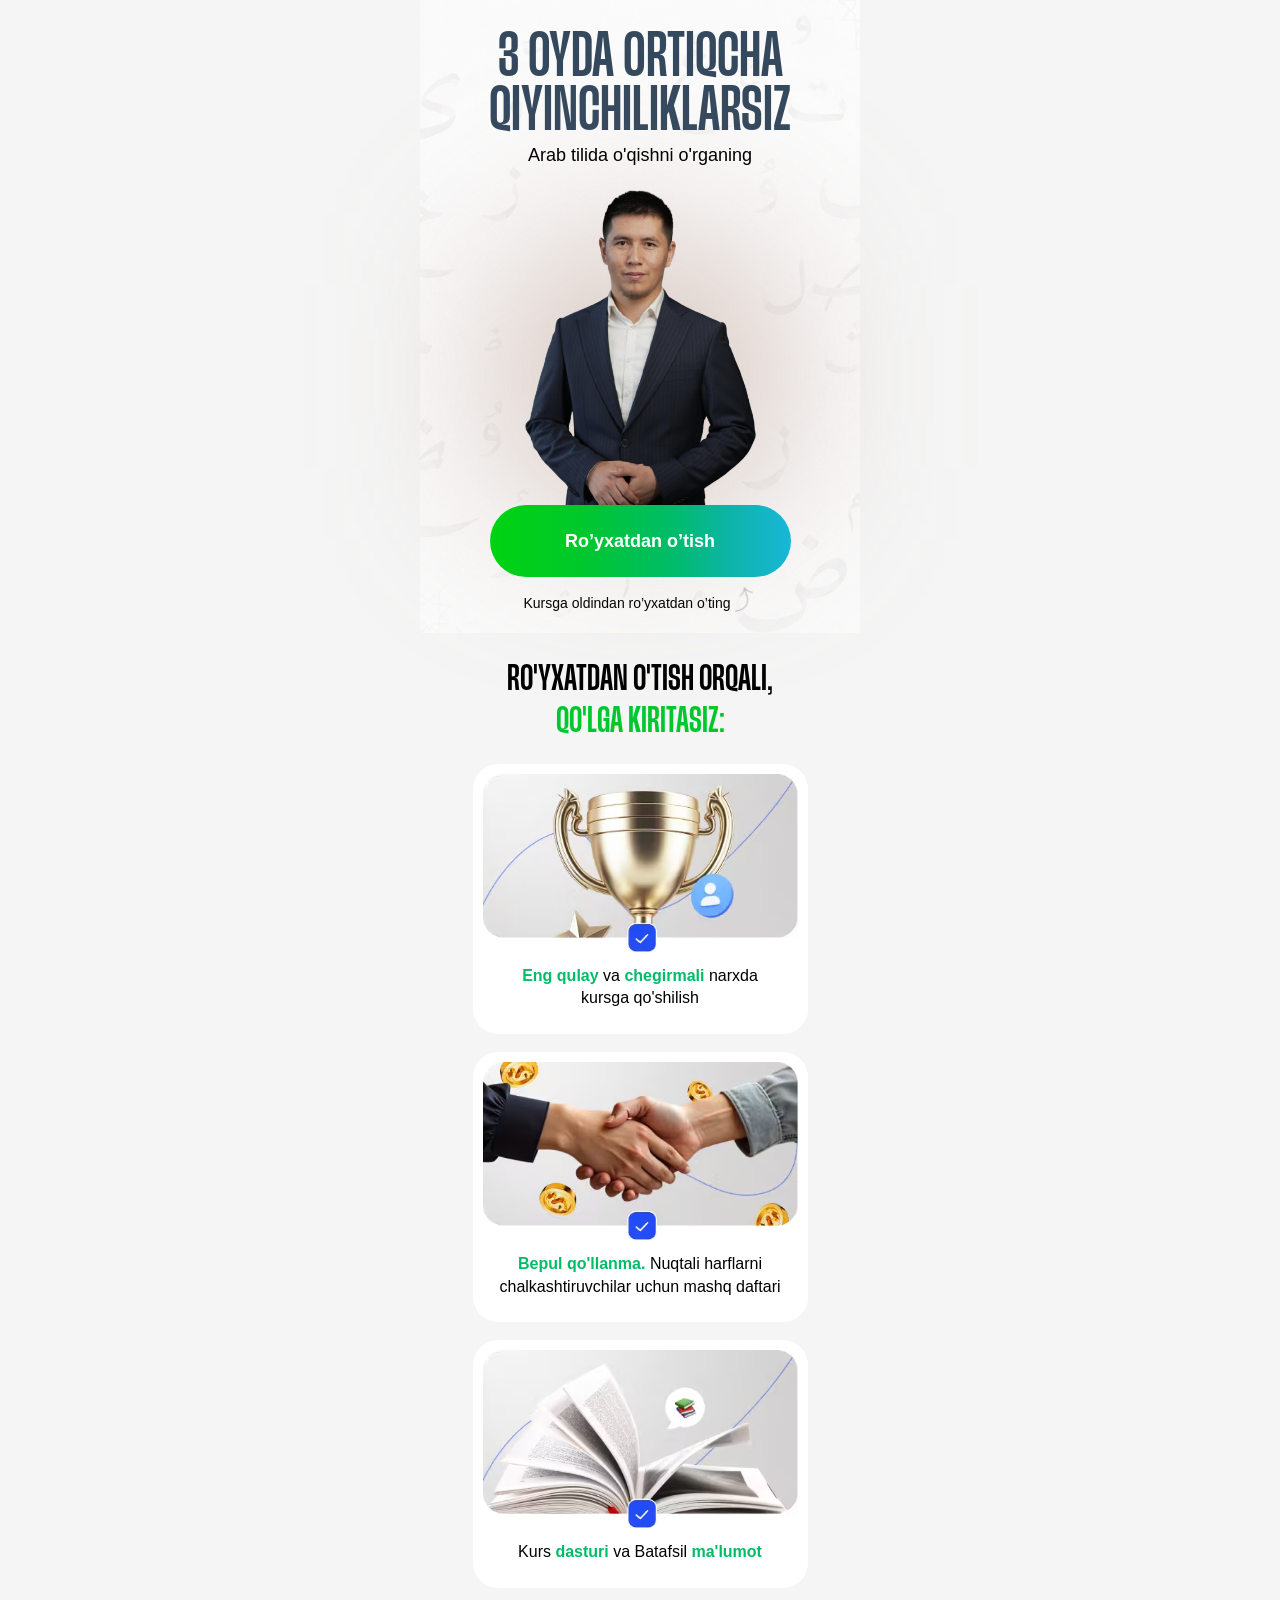
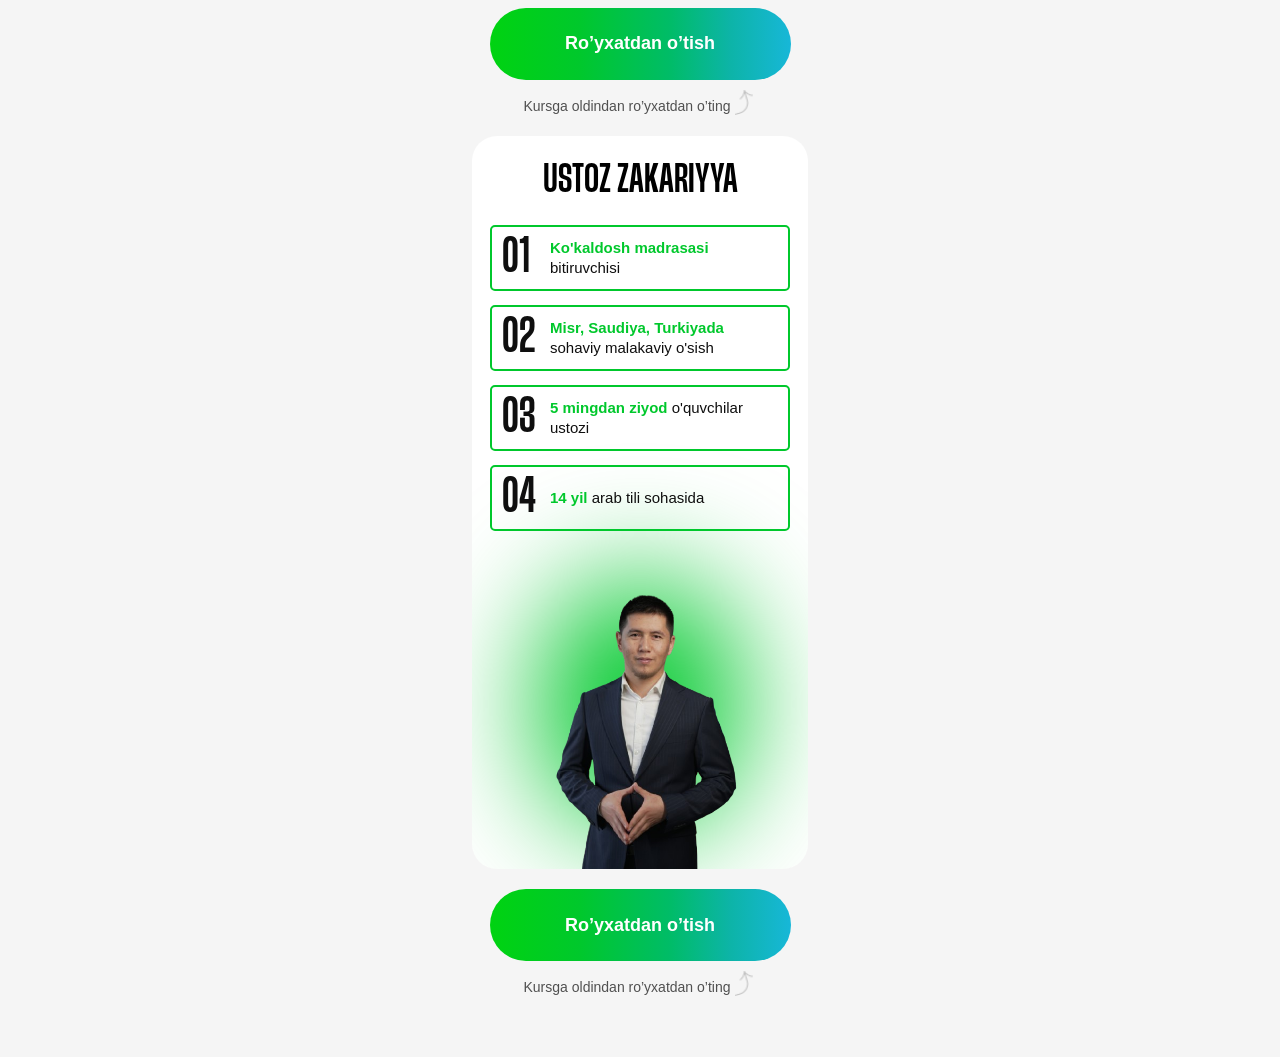
==== index.html @ d6e31a89 "Rename main.html to index.html" ====
<!DOCTYPE html>
<html lang="uz">
<head>
    <meta charset="UTF-8">
    <meta name="viewport" content="width=device-width, initial-scale=1.0">
    <title>Ustoz Zakariyya</title>          
    <style>      
*{margin:0;padding:0;box-sizing:border-box}html,body{overflow-x:hidden}body{background-color:#F5F5F5}.container{max-width:440px;width:100%;margin:0 auto;padding:0 10px;padding-top:0;display:flex;flex-direction:column;align-items:center;font-family:sans-serif;background-image:url(images/bg.png);background-repeat:no-repeat;background-size:cover;background-position:center;color:black}.containers{max-width:440px;width:100%;margin:0 auto;padding:0 10px;padding-top:27px;display:flex;flex-direction:column;align-items:center}.header{padding-top:15px;padding-bottom:16px}.header__box{display:flex;align-items:center;justify-content:center;gap:5px}.header__text{font-family:"SF Pro",sans-serif;font-weight:400;font-size:16px;line-height:100%;text-align:center}.title{font-family:Herokid,sans-serif;font-weight:600;font-size:clamp(46px, 14vw, 54px);line-height:100%;text-align:center;text-transform:uppercase;margin-bottom:6px;background:#35495e;-webkit-background-clip:text;-webkit-text-fill-color:#fff0;background-clip:text;color:#fff0}.text{font-family:Inter,sans-serif;font-weight:500;font-size:clamp(16px, 5vw, 18px);line-height:120%;text-align:center;margin-bottom:20px;position:relative;z-index:2; color: black;}.center{position:relative;width:100%;display:flex;align-items:center;justify-content:center}.expert__img{object-fit:contain;max-width:240px;width:100%;height:auto;margin-bottom:-10px;position:relative;z-index:1}.speaker__gradient{background-color:#9E7665B2;filter:blur(100px);max-width:207px;width:100%;min-height:193px;position:absolute;top:280px}.event__btn{cursor:pointer;max-width:301px;text-decoration:none;width:100%;display:flex;align-items:center;justify-content:center;border:none;background-color:#fff0;position:relative;background:  linear-gradient(  90deg,  #00d311 0%,  #00c82c 30%,  #00bc68 60%,  #0db4a8 80%,  #17b7d8 100%);border-radius:100px;padding:25px 0;height:72px;z-index:20;font-family:Caros,sans-serif;color:white;font-weight:600;font-size:18px;line-height:21px;text-align:center;margin-bottom:10px}.event__box{display:flex;align-items:end;justify-content:end;gap:1px;margin-bottom:21px;color:black}.event__box p{font-family:Inter,sans-serif;font-weight:400;font-size:14px;line-height:130%;text-align:center}.event__box img{object-fit:contain}.event__list__title{text-align:center;font-family:Herokid,sans-serif;font-weight:600;font-size:clamp(29px, 9vw, 32px);line-height:130%;text-align:center;text-transform:uppercase;margin-bottom:20px;color:#000}.event__list__title span{background:#00c82c;-webkit-background-clip:text;-webkit-text-fill-color:#fff0;background-clip:text;color:#fff0}.event__list{max-width:335px;width:100%;position:relative;display:flex;flex-direction:column;gap:18px;margin-bottom:20px;list-style:none;padding:0}.event__list__item{background-color:#fff;border-radius:25px;padding:10px;display:flex;flex-direction:column;align-items:center;overflow:hidden;list-style:none}.event__list__item__img{display:block;width:100%;height:auto;object-fit:cover}.event__list__item__text{font-family:Poppins,sans-serif;font-weight:400;font-size:16px;line-height:140%;padding:12px 16px 14px;text-align:center;color:#000}.event__list__item__text--bold{font-weight:600; color:#00bc68}
    </style>  
    <link rel="stylesheet" href="css/main.css" media="print" onload="this.media='all'" />
    <noscript>  
        <link rel="stylesheet" href="css/main.css" />
    </noscript>       
</head>
<body>
    <div class="wrapper">
        <div class="container">
            <div class="header">
                <div class="header__box">
                    
                </div>
            </div>
            <h1 class="title">
                3 oyda ortiqcha qiyinchiliklarsiz
            </h1>
            <p class="text">
                 Arab tilida o'qishni o'rganing
            </p>

            <img src="images/speaker.png" alt="Speaker rasmi" class="expert__img minifyImg" decoding="async"
                loading="lazy" width="240" height="287">
            <div class="speaker__gradient"></div>

            <button class="event__btn registerBtn">
                Ro’yxatdan o’tish
            </button>

            <div class="event__box">
                <p>Kursga oldindan ro’yxatdan o’ting</p>
                <img src="images/arrow.png" loading="lazy" decoding="async" width="25" height="25" alt="arrow">
            </div>
        </div>

        <div class="containers">
            <h2 class="event__list__title">Ro'yxatdan o'tish orqali, <br>
                <span>qo'lga kiritasiz:</span>
            </h2>
            <ul class="event__list">

                <li class="event__list__item">
                    <img class="event__list__item__img" src="images/1.avif" alt="item" loading="lazy" decoding="async" width="297" height="169">
                    <p class="event__list__item__text"><b class="event__list__item__text--bold">Eng qulay</b> va  <b class="event__list__item__text--bold"> chegirmali </b> narxda kursga qo'shilish</p>
                </li>
                <li class="event__list__item">
                    <img class="event__list__item__img" src="images/2.avif" alt="item" loading="lazy" decoding="async" width="297" height="169">
                    <p class="event__list__item__text"><b class="event__list__item__text--bold">Bepul qo'llanma. </b> Nuqtali harflarni chalkashtiruvchilar uchun mashq daftari</p>
                </li>
                <li class="event__list__item">
                    <img class="event__list__item__img" src="images/3.avif" alt="item" loading="lazy" decoding="async" width="297" height="169">
                    <p class="event__list__item__text"> Kurs <b class="event__list__item__text--bold"> dasturi</b> va Batafsil <b class="event__list__item__text--bold"> ma'lumot</b> </p>
            </ul>
            <button class="event__btn registerBtn">
                Ro’yxatdan o’tish
            </button>
            <div class="event__box" style="color: #505050;">
                <p>Kursga oldindan ro’yxatdan o’ting</p>
                <img src="images/arrow.png" loading="lazy" decoding="async" width="25" height="25" alt="arrow">
            </div>
        </div>

        <section class="description">
            <div class="description__container">
                <div class="description__box">
                    <h2 class="description__title">Ustoz Zakariyya</h2>
                    <div class="description__col">
                        <span class="description__col__number">01</span>
                        <p class="description__col__text"><b class="description__col__text--bold">Ko'kaldosh madrasasi</b> bitiruvchisi</p>
                    </div>
                    <div class="description__col">
                        <span class="description__col__number">02</span>
                        <p class="description__col__text"><b class="description__col__text--bold">Misr, Saudiya, Turkiyada</b> sohaviy malakaviy o'sish</p>
                    </div>
                    <div class="description__col">
                        <span class="description__col__number">03</span>
                        <p class="description__col__text"><b class="description__col__text--bold">5 mingdan ziyod</b> o'quvchilar ustozi</p>
                    </div>
                    <div class="description__col">
                        <span class="description__col__number">04</span>
                        <p class="description__col__text"><b class="description__col__text--bold">14 yil</b> arab tili sohasida </p>
                    </div>
                    <div class="description__gradient"></div>
                    <img class="description__images" src="images/speaker2.png" loading="lazy" decoding="async"
                        width="217" height="249" alt="speaker">
                </div>

                <button class="event__btn registerBtn">
                    Ro’yxatdan o’tish
                </button>
                <div class="event__box" style="color: #505050;">
                    <p>Kursga oldindan ro’yxatdan o’ting</p>
                    <img src="images/arrow.png" loading="lazy" decoding="async" width="25" height="25" alt="arrow">
                </div>
            </div>
        </section>

        <!-- Modal -->
        <div id="registrationModal" class="homeModal" style="display: none">
            <div class="homeModalOverlay"></div>
            <div class="homeFormContainer">
                <button class="closeButton" id="closeModalBtn" aria-label="Modalni yopish" title="Yopish">
                    <svg xmlns="http://www.w3.org/2000/svg" width="16" height="16" viewBox="0 0 12 12" fill="none">
                        <path d="M1 11L11 1M1 1.00001L11 11" stroke="currentColor" stroke-width="1.5"
                            stroke-linecap="round" />
                    </svg>
                </button>
                <div class="homeFormTop">
                    <h1 class="homeFormTopTitle">
                        Davom etish uchun <br> ma’lumotlaringizni kiriting
                    </h1>
                </div>
                <form id="registrationForm" name="contact-form">
                    <!-- ISM -->
                    <div class="HomeFormRow">
                        <label class="HomeFormRowLabel" for="name">Ismingiz:</label>
                        <input class="HomeFormRowInput" type="text" id="name" name="name"
                            placeholder="Ismingizni kiriting" autocomplete="name" />
                        <p class="homeFormErrorText" id="nameError" style="display: none">
                            ❌ Ismingizni kiriting!
                        </p>
                    </div>

                    <!-- TELEFON -->
                    <div class="HomeFormRow">
                        <label class="HomeFormRowLabel" for="phone">Telefon raqamingiz:</label>

                        <div class="phone-input-container">
                            <!-- LEFT: country -->
                            <button type="button" class="selected-country" id="selectedCountry">
                                <span class="selected-flag" id="selectedCountryFlag">🇺🇿</span>

                                <svg id="dropdownIcon" xmlns="http://www.w3.org/2000/svg" width="16" height="16"
                                    viewBox="0 0 24 24" fill="none" stroke="currentColor" stroke-width="2"
                                    stroke-linecap="round" stroke-linejoin="round">
                                    <polyline points="6 9 12 15 18 9"></polyline>
                                </svg>
                                <span class="selected-code" id="selectedCountryCodeText">+998</span>
                            </button>

                            <!-- dropdown -->
                            <div class="country-dropdown" id="countryDropdown" style="display:none"></div>

                            <!-- RIGHT: phone input (number span inside) -->
                            <div class="phone-field">
                                <input class="HomeFormRowInput phone-input" type="tel" id="phone" name="phone"
                                    inputmode="numeric" placeholder="88 888 88 88" autocomplete="tel"
                                    style="border: none; background-color: transparent;padding-left: 5px;" />
                            </div>
                        </div>

                        <p class="homeFormErrorText" id="phoneError" style="display:none">
                            ❌ Telefon raqam mos emas!
                        </p>
                    </div>

                    <button type="submit" class="HomeFormBtn" id="submitBtn">
                        DAVOM ETISH
                    </button>
                </form>

            </div>
        </div>
        <script defer src="js/phoneFormatter.js"></script>
        <script defer src="js/app.js"></script>
</body>

</html>
---- css/main.css ----
@font-face {
    font-family: Herokid;
    src: url("../font/Herokid-SemiBoldCondensed.otf") format("opentype");
    font-weight: 600;
    font-style: normal;
    font-display: swap
} 

.description {
    padding-bottom: 40px
}

.description__container {
    max-width: 440px;
    width: 100%;
    margin: 0 auto;
    padding: 0 10px;
    display: flex;
    flex-direction: column;
    align-items: center;
    justify-content: center
}

.description__box {
    display: flex;
    flex-direction: column;
    align-items: stretch;
    justify-content: start;
    gap: 14px;
    background-color: #fff;
    border-radius: 25px;
    padding: 22px 18px 0;
    max-width: 336px;
    width: 100%;
    margin-bottom: 20px;
    position: relative;
    overflow: hidden
}

.description__title {
    font-family: Herokid,sans-serif;
    font-weight: 600;
    font-size: 36px;
    line-height: 130%;
    text-align: center;
    text-transform: uppercase;
    color: #000;
    margin-bottom: 6px;
    position: relative;
    z-index: 1
}

.description__gradient {
    position: absolute;
    width: 200px;
    height: 250px;
    border-radius: 999px;
    background: #00c82c;
    filter: blur(60px);
    bottom: 40px;
    left: 50%;
    transform: translateX(-50%);
    z-index: 0;
    pointer-events: none
}

.description__col {
    padding: 10px;
    display: flex;
    align-items: center;
    gap: 10px;
    position: relative;
    z-index: 1;
    border: 2px, solid, #00c82c;
    border-radius: 5px;
}

.description__col__number {
    font-family: Herokid,sans-serif;
    font-weight: 600;
    font-size: 42px;
    line-height: 100%;
    color: #0F0F0F;
    min-width: 38px;
    letter-spacing: -.5px;
    position: relative;
    display: inline-block
}

.description__col__check {
    position: absolute;
    top: 42%;
    left: -10%;
    width: 10px;
    height: 10px
}

.description__col__text {
    font-family: Poppins,sans-serif;
    font-weight: 400;
    font-size: clamp(14px, 4.4vw, 15px);
    line-height: 130%;
    color: #0F0F0F;
    
    
}

.description__col__text--bold {
    font-weight: 700;
    color: #00c82c;
}

.description__images {
    width: 217px;
    height: auto;
    margin: 0 auto;
    display: flex;
    position: relative;
    z-index: 1
}

.homeModal,.homeModalOverlay {
    position: fixed;
    top: 0;
    height: 100vh;
    width: 100%;
    left: 0
}

.homeModal {
    z-index: 30;
    justify-content: center;
    align-items: center;
    display: flex
}

.homeModalOverlay {
    background-color: rgb(0 0 0 / .3);
    backdrop-filter: blur(5px)
}

.homeFormContainer {
    position: relative;
    z-index: 30;
    background-color: #fff;
    color: #000;
    border-radius: 8px;
    padding: 20px 40px 40px;
    width: 100%;
    max-width: 520px;
    box-shadow: 0 4px 12px rgb(0 0 0 / .1);
    margin: 0 20px;
    position: fixed;
    top: 50%;
    left: 50%;
    transform: translate(-50%,-50%)
}

.homeFormTop {
    display: flex;
    justify-content: space-between
}

.homeFormTopTitle {
    font-family: Inter,sans-serif;
    font-size: clamp(21px, 6.6vw, 24px);
    margin: 0 0 20px;
    color: #000;
    font-weight: 600;
    text-align: center;
    margin-left: auto;
    margin-right: auto
}

.closeButton {
    background: 0 0;
    border: none;
    cursor: pointer;
    padding: 4px;
    justify-content: center;
    align-items: center;
    display: flex;
    position: absolute;
    top: 20px;
    right: 20px;
    color: #000
}

.homeFormErrorText {
    color: #e53e3e;
    margin-bottom: 12px;
    font-size: 14px;
    font-family: system-ui,-apple-system,BlinkMacSystemFont,"Segoe UI",sans-serif;
    padding-top: 5px;
    padding-bottom: 5px
}

.HomeFormRowInput,.HomeFormRowLabel {
    font-family: system-ui,-apple-system,BlinkMacSystemFont,"Segoe UI",sans-serif;
    font-size: 18px
}

.HomeFormRow {
    margin-bottom: 20px
}

.HomeFormRowLabel {
    display: block;
    margin-bottom: 6px;
    color: #000
}

.HomeFormRowInput {
    width: 100%;
    padding: 10px 16px;
    border: 1px solid #c9c9c9;
    min-height: 48px;
    background-color: #f3f7f8;
    border-radius: 6px;
    font-weight: 400;
    outline: 0;
    height: 50px;
    transition: border-color 0.2s
}

.HomeFormRowInput:focus {
    border-color: #885518
}

.HomeFormRowInput::placeholder {
    color: #aaa
}

.HomeFormBtn {
    font-family: sans-serif;
    height: 60px;
    width: 100%;
    cursor: pointer;
    border-radius: 10px;
    transition: 0.3s;
    background: linear-gradient(90deg, #00d311 0%, #00c82c 30%, #00bc68 60%, #0db4a8 80%, #17b7d8 100%);
    font-weight: 700;
    font-size: 28px;
    color: #fff;
    text-transform: uppercase;
    border: none;
    position: relative;
    display: flex;
    align-items: center;
    justify-content: center
}

.phone-input-container {
    display: flex;
    align-items: center;
    position: relative;
    border: 1px solid #c9c9c9;
    background-color: #fff0;
    border-radius: 6px
}

.phone-input-container:focus {
    border-color: #e71f1f
}

.selected-code {
    display: flex;
    margin-left: 10px
}

.selected-country {
    display: flex;
    align-items: center;
    padding: 10px;
    padding-right: 0;
    border-radius: 6px;
    cursor: pointer;
    min-height: 50px;
    font-family: sans-serif!important;
    font-size: 18px;
    font-weight: 400!important;
    min-width: max-content;
    border: none;
    background-color: #fff0
}

.country-dropdown {
    position: absolute;
    top: 110%;
    left: 0;
    width: 100%;
    background-color: #fff;
    border: 1px solid #c9c9c9;
    border-radius: 6px;
    box-shadow: 0 4px 12px rgb(0 0 0 / .1);
    z-index: 40;
    max-height: 200px;
    overflow-y: auto;
    font-family: sans-serif!important;
    font-weight: 400!important
}

.country-option {
    display: flex;
    justify-content: space-between;
    align-items: center;
    padding: 10px;
    cursor: pointer;
    font-family: sans-serif;
    font-weight: 400!important
}

.country-option:hover {
    background-color: #f3f7f8
}

.country-option.selected {
    background-color: #e6f0fa
}

@media screen and (max-width: 768px) {
    .homeFormContainer {
        max-width:100%;
        padding: 80px 20px 20px;
        margin: 0;
        border-radius: 6px;
        height: 100vh
    }

    .homeFormTopTitle {
        text-align: center;
        max-width: 408px;
        margin-left: auto;
        margin-right: auto;
        font-weight: 700;
        margin-bottom: 15px
    }

    .homeFormTop {
        flex-direction: column;
        align-items: flex-start
    }

    .closeButton {
        width: 100%;
        height: 50px;
        background-color: #000;
        color: #fff;
        padding-right: 20px;
        top: 0;
        left: 0;
        justify-content: end
    }

    .homeFormErrorText {
        font-size: 12px;
        margin-bottom: 8px
    }

    .HomeFormRowLabel {
        margin-bottom: 6px
    }

    .HomeFormRowInput {
        padding: 0 12px;
        min-height: 40px;
        background-color: #fff0
    }

    .HomeFormRowInput::placeholder {
        color: #a3a3a3
    }

    .HomeFormBtn {
        font-size: 18px;
        font-weight: 700;
        margin-top: 24px
    }
}

@media screen and (max-width: 480px) {
    .homeFormContainer {
        max-width:100%;
        padding: 80px 20px 20px;
        margin: 0;
        border-radius: 6px;
        height: 100vh
    }

    .homeFormTopTitle {
        text-align: center;
        margin: 0 auto 15px
    }

    .homeFormErrorText {
        font-size: 12px;
        margin-bottom: 8px
    }

    .HomeFormRowLabel {
        margin-bottom: 6px
    }

    .HomeFormRowInput {
        padding: 0 12px;
        min-height: 40px;
        background-color: #fff0;
        border-radius: 10px
    }

    .HomeFormRowInput::placeholder {
        color: #a3a3a3
    }

    .HomeFormBtn {
        font-size: 16px;
        padding: 10px 0;
        margin-top: 24px;
        height: 50px
    }
}
---- css/main.css ----
@font-face {
    font-family: Herokid;
    src: url("../font/Herokid-SemiBoldCondensed.otf") format("opentype");
    font-weight: 600;
    font-style: normal;
    font-display: swap
} 

.description {
    padding-bottom: 40px
}

.description__container {
    max-width: 440px;
    width: 100%;
    margin: 0 auto;
    padding: 0 10px;
    display: flex;
    flex-direction: column;
    align-items: center;
    justify-content: center
}

.description__box {
    display: flex;
    flex-direction: column;
    align-items: stretch;
    justify-content: start;
    gap: 14px;
    background-color: #fff;
    border-radius: 25px;
    padding: 22px 18px 0;
    max-width: 336px;
    width: 100%;
    margin-bottom: 20px;
    position: relative;
    overflow: hidden
}

.description__title {
    font-family: Herokid,sans-serif;
    font-weight: 600;
    font-size: 36px;
    line-height: 130%;
    text-align: center;
    text-transform: uppercase;
    color: #000;
    margin-bottom: 6px;
    position: relative;
    z-index: 1
}

.description__gradient {
    position: absolute;
    width: 200px;
    height: 250px;
    border-radius: 999px;
    background: #00c82c;
    filter: blur(60px);
    bottom: 40px;
    left: 50%;
    transform: translateX(-50%);
    z-index: 0;
    pointer-events: none
}

.description__col {
    padding: 10px;
    display: flex;
    align-items: center;
    gap: 10px;
    position: relative;
    z-index: 1;
    border: 2px, solid, #00c82c;
    border-radius: 5px;
}

.description__col__number {
    font-family: Herokid,sans-serif;
    font-weight: 600;
    font-size: 42px;
    line-height: 100%;
    color: #0F0F0F;
    min-width: 38px;
    letter-spacing: -.5px;
    position: relative;
    display: inline-block
}

.description__col__check {
    position: absolute;
    top: 42%;
    left: -10%;
    width: 10px;
    height: 10px
}

.description__col__text {
    font-family: Poppins,sans-serif;
    font-weight: 400;
    font-size: clamp(14px, 4.4vw, 15px);
    line-height: 130%;
    color: #0F0F0F;
    
    
}

.description__col__text--bold {
    font-weight: 700;
    color: #00c82c;
}

.description__images {
    width: 217px;
    height: auto;
    margin: 0 auto;
    display: flex;
    position: relative;
    z-index: 1
}

.homeModal,.homeModalOverlay {
    position: fixed;
    top: 0;
    height: 100vh;
    width: 100%;
    left: 0
}

.homeModal {
    z-index: 30;
    justify-content: center;
    align-items: center;
    display: flex
}

.homeModalOverlay {
    background-color: rgb(0 0 0 / .3);
    backdrop-filter: blur(5px)
}

.homeFormContainer {
    position: relative;
    z-index: 30;
    background-color: #fff;
    color: #000;
    border-radius: 8px;
    padding: 20px 40px 40px;
    width: 100%;
    max-width: 520px;
    box-shadow: 0 4px 12px rgb(0 0 0 / .1);
    margin: 0 20px;
    position: fixed;
    top: 50%;
    left: 50%;
    transform: translate(-50%,-50%)
}

.homeFormTop {
    display: flex;
    justify-content: space-between
}

.homeFormTopTitle {
    font-family: Inter,sans-serif;
    font-size: clamp(21px, 6.6vw, 24px);
    margin: 0 0 20px;
    color: #000;
    font-weight: 600;
    text-align: center;
    margin-left: auto;
    margin-right: auto
}

.closeButton {
    background: 0 0;
    border: none;
    cursor: pointer;
    padding: 4px;
    justify-content: center;
    align-items: center;
    display: flex;
    position: absolute;
    top: 20px;
    right: 20px;
    color: #000
}

.homeFormErrorText {
    color: #e53e3e;
    margin-bottom: 12px;
    font-size: 14px;
    font-family: system-ui,-apple-system,BlinkMacSystemFont,"Segoe UI",sans-serif;
    padding-top: 5px;
    padding-bottom: 5px
}

.HomeFormRowInput,.HomeFormRowLabel {
    font-family: system-ui,-apple-system,BlinkMacSystemFont,"Segoe UI",sans-serif;
    font-size: 18px
}

.HomeFormRow {
    margin-bottom: 20px
}

.HomeFormRowLabel {
    display: block;
    margin-bottom: 6px;
    color: #000
}

.HomeFormRowInput {
    width: 100%;
    padding: 10px 16px;
    border: 1px solid #c9c9c9;
    min-height: 48px;
    background-color: #f3f7f8;
    border-radius: 6px;
    font-weight: 400;
    outline: 0;
    height: 50px;
    transition: border-color 0.2s
}

.HomeFormRowInput:focus {
    border-color: #885518
}

.HomeFormRowInput::placeholder {
    color: #aaa
}

.HomeFormBtn {
    font-family: sans-serif;
    height: 60px;
    width: 100%;
    cursor: pointer;
    border-radius: 10px;
    transition: 0.3s;
    background: linear-gradient(90deg, #00d311 0%, #00c82c 30%, #00bc68 60%, #0db4a8 80%, #17b7d8 100%);
    font-weight: 700;
    font-size: 28px;
    color: #fff;
    text-transform: uppercase;
    border: none;
    position: relative;
    display: flex;
    align-items: center;
    justify-content: center
}

.phone-input-container {
    display: flex;
    align-items: center;
    position: relative;
    border: 1px solid #c9c9c9;
    background-color: #fff0;
    border-radius: 6px
}

.phone-input-container:focus {
    border-color: #e71f1f
}

.selected-code {
    display: flex;
    margin-left: 10px
}

.selected-country {
    display: flex;
    align-items: center;
    padding: 10px;
    padding-right: 0;
    border-radius: 6px;
    cursor: pointer;
    min-height: 50px;
    font-family: sans-serif!important;
    font-size: 18px;
    font-weight: 400!important;
    min-width: max-content;
    border: none;
    background-color: #fff0
}

.country-dropdown {
    position: absolute;
    top: 110%;
    left: 0;
    width: 100%;
    background-color: #fff;
    border: 1px solid #c9c9c9;
    border-radius: 6px;
    box-shadow: 0 4px 12px rgb(0 0 0 / .1);
    z-index: 40;
    max-height: 200px;
    overflow-y: auto;
    font-family: sans-serif!important;
    font-weight: 400!important
}

.country-option {
    display: flex;
    justify-content: space-between;
    align-items: center;
    padding: 10px;
    cursor: pointer;
    font-family: sans-serif;
    font-weight: 400!important
}

.country-option:hover {
    background-color: #f3f7f8
}

.country-option.selected {
    background-color: #e6f0fa
}

@media screen and (max-width: 768px) {
    .homeFormContainer {
        max-width:100%;
        padding: 80px 20px 20px;
        margin: 0;
        border-radius: 6px;
        height: 100vh
    }

    .homeFormTopTitle {
        text-align: center;
        max-width: 408px;
        margin-left: auto;
        margin-right: auto;
        font-weight: 700;
        margin-bottom: 15px
    }

    .homeFormTop {
        flex-direction: column;
        align-items: flex-start
    }

    .closeButton {
        width: 100%;
        height: 50px;
        background-color: #000;
        color: #fff;
        padding-right: 20px;
        top: 0;
        left: 0;
        justify-content: end
    }

    .homeFormErrorText {
        font-size: 12px;
        margin-bottom: 8px
    }

    .HomeFormRowLabel {
        margin-bottom: 6px
    }

    .HomeFormRowInput {
        padding: 0 12px;
        min-height: 40px;
        background-color: #fff0
    }

    .HomeFormRowInput::placeholder {
        color: #a3a3a3
    }

    .HomeFormBtn {
        font-size: 18px;
        font-weight: 700;
        margin-top: 24px
    }
}

@media screen and (max-width: 480px) {
    .homeFormContainer {
        max-width:100%;
        padding: 80px 20px 20px;
        margin: 0;
        border-radius: 6px;
        height: 100vh
    }

    .homeFormTopTitle {
        text-align: center;
        margin: 0 auto 15px
    }

    .homeFormErrorText {
        font-size: 12px;
        margin-bottom: 8px
    }

    .HomeFormRowLabel {
        margin-bottom: 6px
    }

    .HomeFormRowInput {
        padding: 0 12px;
        min-height: 40px;
        background-color: #fff0;
        border-radius: 10px
    }

    .HomeFormRowInput::placeholder {
        color: #a3a3a3
    }

    .HomeFormBtn {
        font-size: 16px;
        padding: 10px 0;
        margin-top: 24px;
        height: 50px
    }
}
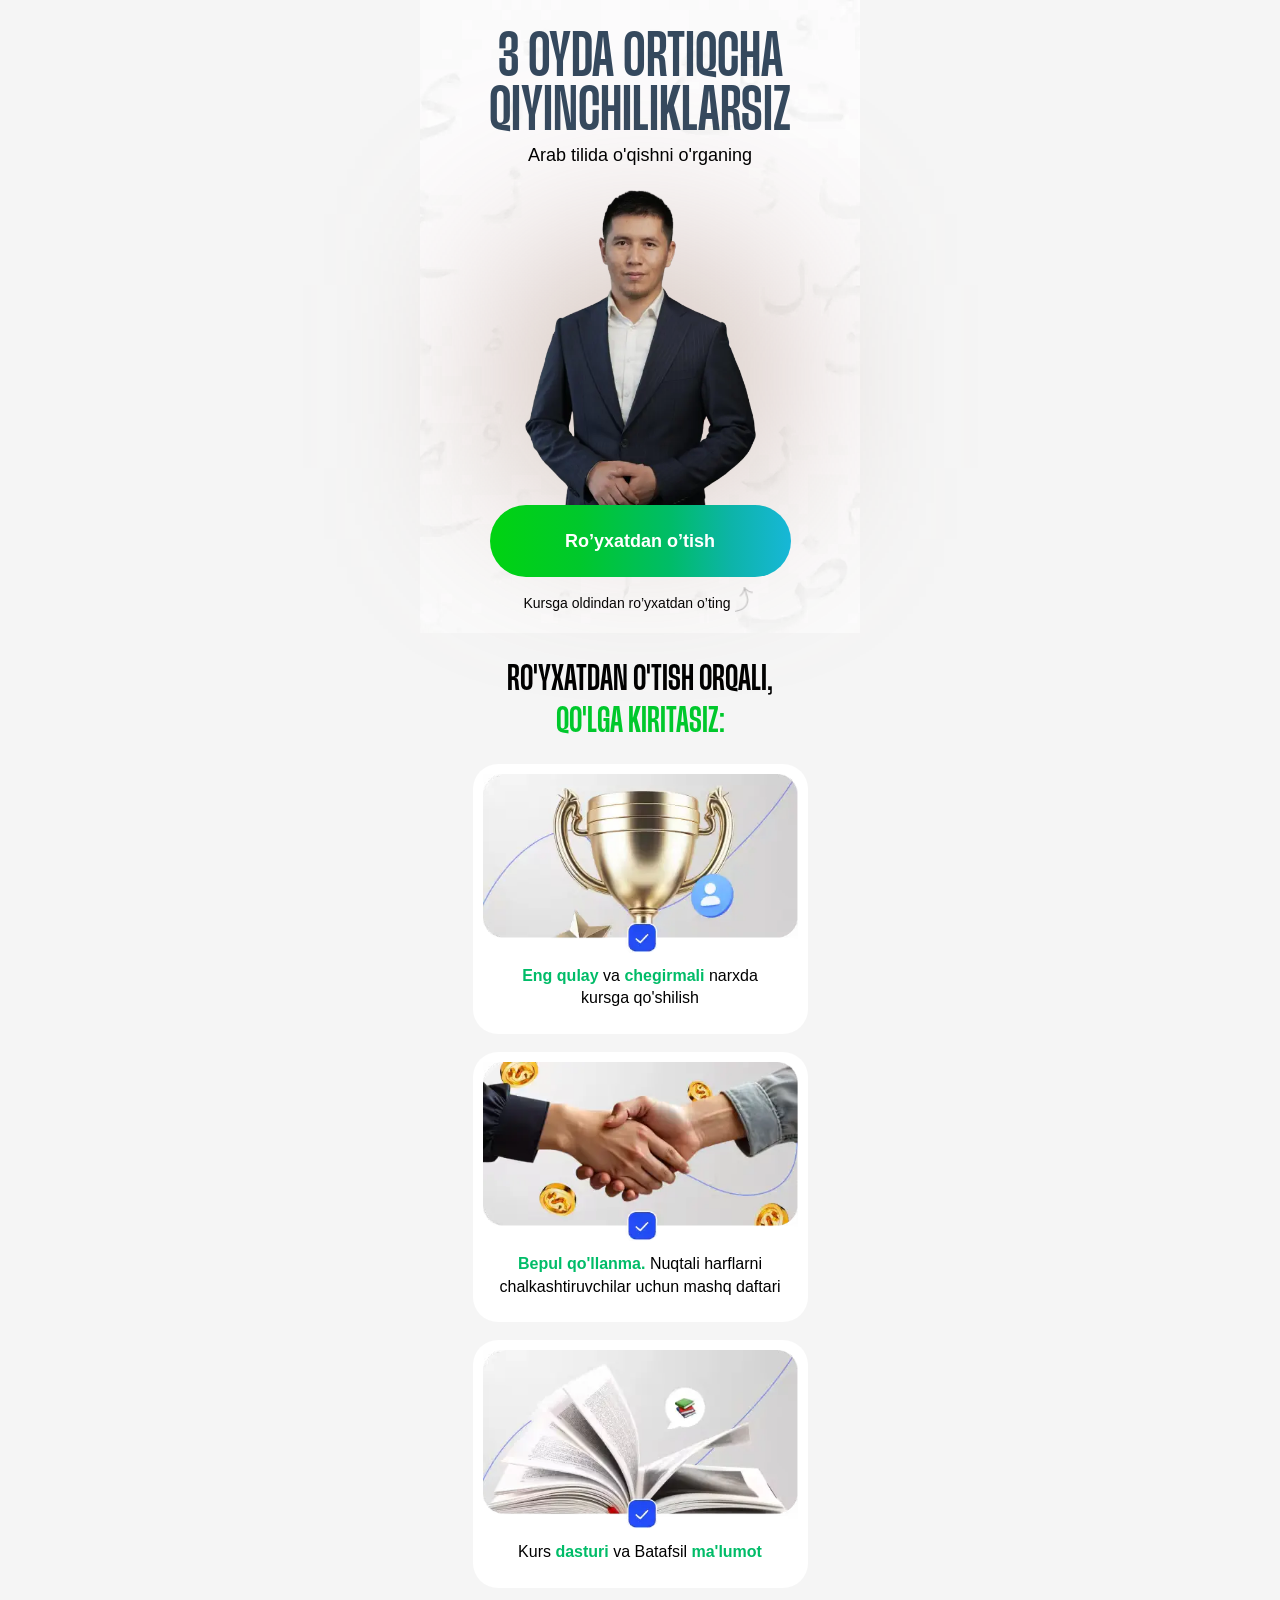
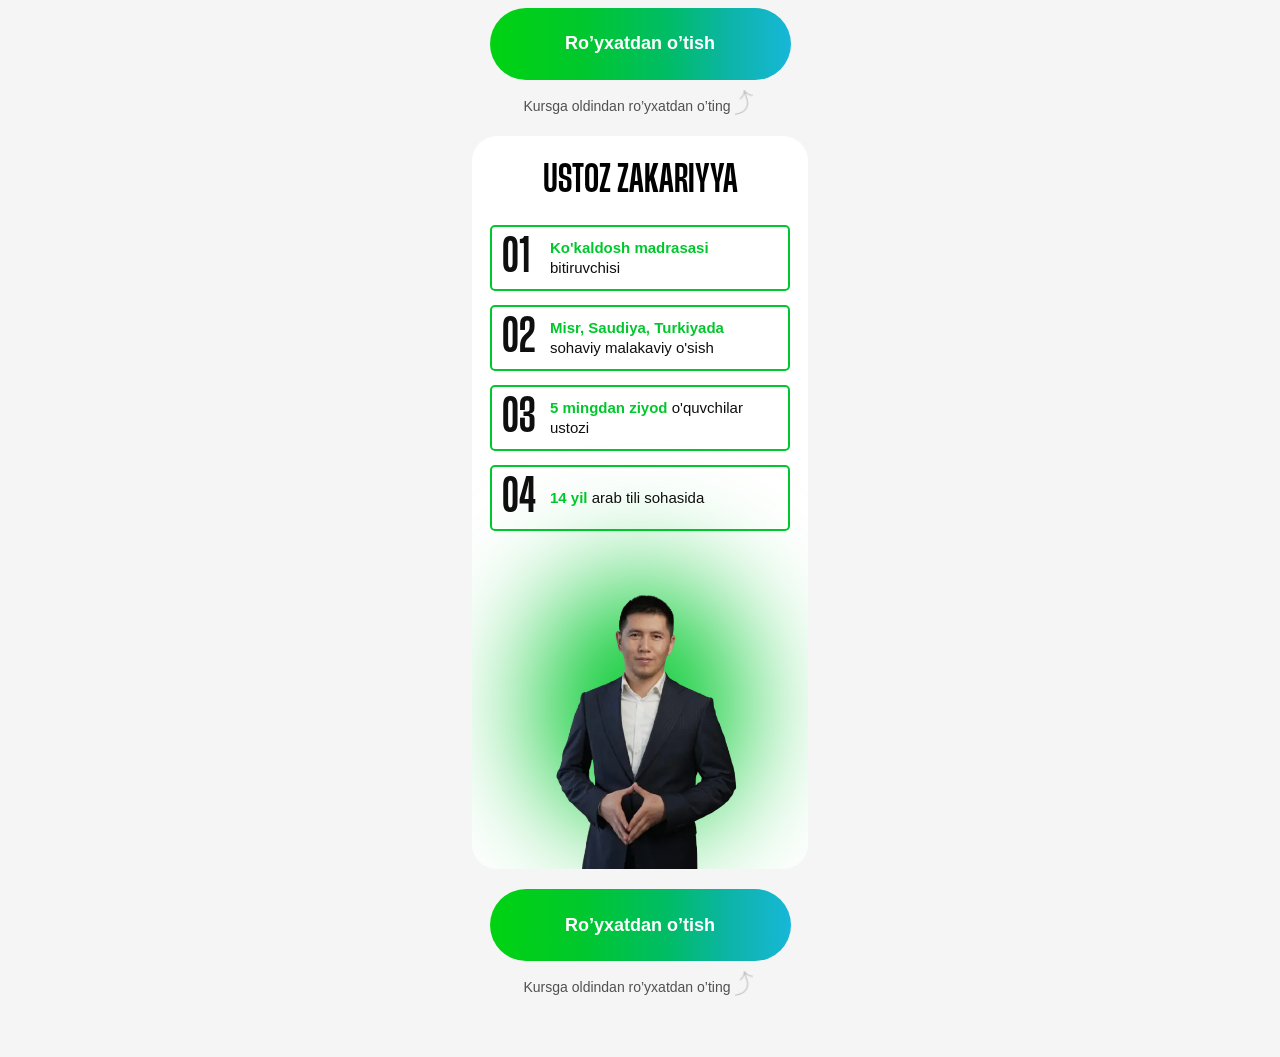
==== commit 84d62664: "Optimize images to WebP # Conflicts: #	index.html" ====
--- a/index.html
+++ b/index.html
@@ -5,7 +5,7 @@
     <meta name="viewport" content="width=device-width, initial-scale=1.0">
     <title>Ustoz Zakariyya</title>          
     <style>      
-*{margin:0;padding:0;box-sizing:border-box}html,body{overflow-x:hidden}body{background-color:#F5F5F5}.container{max-width:440px;width:100%;margin:0 auto;padding:0 10px;padding-top:0;display:flex;flex-direction:column;align-items:center;font-family:sans-serif;background-image:url(images/bg.png);background-repeat:no-repeat;background-size:cover;background-position:center;color:black}.containers{max-width:440px;width:100%;margin:0 auto;padding:0 10px;padding-top:27px;display:flex;flex-direction:column;align-items:center}.header{padding-top:15px;padding-bottom:16px}.header__box{display:flex;align-items:center;justify-content:center;gap:5px}.header__text{font-family:"SF Pro",sans-serif;font-weight:400;font-size:16px;line-height:100%;text-align:center}.title{font-family:Herokid,sans-serif;font-weight:600;font-size:clamp(46px, 14vw, 54px);line-height:100%;text-align:center;text-transform:uppercase;margin-bottom:6px;background:#35495e;-webkit-background-clip:text;-webkit-text-fill-color:#fff0;background-clip:text;color:#fff0}.text{font-family:Inter,sans-serif;font-weight:500;font-size:clamp(16px, 5vw, 18px);line-height:120%;text-align:center;margin-bottom:20px;position:relative;z-index:2; color: black;}.center{position:relative;width:100%;display:flex;align-items:center;justify-content:center}.expert__img{object-fit:contain;max-width:240px;width:100%;height:auto;margin-bottom:-10px;position:relative;z-index:1}.speaker__gradient{background-color:#9E7665B2;filter:blur(100px);max-width:207px;width:100%;min-height:193px;position:absolute;top:280px}.event__btn{cursor:pointer;max-width:301px;text-decoration:none;width:100%;display:flex;align-items:center;justify-content:center;border:none;background-color:#fff0;position:relative;background:  linear-gradient(  90deg,  #00d311 0%,  #00c82c 30%,  #00bc68 60%,  #0db4a8 80%,  #17b7d8 100%);border-radius:100px;padding:25px 0;height:72px;z-index:20;font-family:Caros,sans-serif;color:white;font-weight:600;font-size:18px;line-height:21px;text-align:center;margin-bottom:10px}.event__box{display:flex;align-items:end;justify-content:end;gap:1px;margin-bottom:21px;color:black}.event__box p{font-family:Inter,sans-serif;font-weight:400;font-size:14px;line-height:130%;text-align:center}.event__box img{object-fit:contain}.event__list__title{text-align:center;font-family:Herokid,sans-serif;font-weight:600;font-size:clamp(29px, 9vw, 32px);line-height:130%;text-align:center;text-transform:uppercase;margin-bottom:20px;color:#000}.event__list__title span{background:#00c82c;-webkit-background-clip:text;-webkit-text-fill-color:#fff0;background-clip:text;color:#fff0}.event__list{max-width:335px;width:100%;position:relative;display:flex;flex-direction:column;gap:18px;margin-bottom:20px;list-style:none;padding:0}.event__list__item{background-color:#fff;border-radius:25px;padding:10px;display:flex;flex-direction:column;align-items:center;overflow:hidden;list-style:none}.event__list__item__img{display:block;width:100%;height:auto;object-fit:cover}.event__list__item__text{font-family:Poppins,sans-serif;font-weight:400;font-size:16px;line-height:140%;padding:12px 16px 14px;text-align:center;color:#000}.event__list__item__text--bold{font-weight:600; color:#00bc68}
+*{margin:0;padding:0;box-sizing:border-box}html,body{overflow-x:hidden}body{background-color:#F5F5F5}.container{max-width:440px;width:100%;margin:0 auto;padding:0 10px;padding-top:0;display:flex;flex-direction:column;align-items:center;font-family:sans-serif;background-image:url(images/bg.webp);background-repeat:no-repeat;background-size:cover;background-position:center;color:black}.containers{max-width:440px;width:100%;margin:0 auto;padding:0 10px;padding-top:27px;display:flex;flex-direction:column;align-items:center}.header{padding-top:15px;padding-bottom:16px}.header__box{display:flex;align-items:center;justify-content:center;gap:5px}.header__text{font-family:"SF Pro",sans-serif;font-weight:400;font-size:16px;line-height:100%;text-align:center}.title{font-family:Herokid,sans-serif;font-weight:600;font-size:clamp(46px, 14vw, 54px);line-height:100%;text-align:center;text-transform:uppercase;margin-bottom:6px;background:#35495e;-webkit-background-clip:text;-webkit-text-fill-color:#fff0;background-clip:text;color:#fff0}.text{font-family:Inter,sans-serif;font-weight:500;font-size:clamp(16px, 5vw, 18px);line-height:120%;text-align:center;margin-bottom:20px;position:relative;z-index:2; color: black;}.center{position:relative;width:100%;display:flex;align-items:center;justify-content:center}.expert__img{object-fit:contain;max-width:240px;width:100%;height:auto;margin-bottom:-10px;position:relative;z-index:1}.speaker__gradient{background-color:#9E7665B2;filter:blur(100px);max-width:207px;width:100%;min-height:193px;position:absolute;top:280px}.event__btn{cursor:pointer;max-width:301px;text-decoration:none;width:100%;display:flex;align-items:center;justify-content:center;border:none;background-color:#fff0;position:relative;background:  linear-gradient(  90deg,  #00d311 0%,  #00c82c 30%,  #00bc68 60%,  #0db4a8 80%,  #17b7d8 100%);border-radius:100px;padding:25px 0;height:72px;z-index:20;font-family:Caros,sans-serif;color:white;font-weight:600;font-size:18px;line-height:21px;text-align:center;margin-bottom:10px}.event__box{display:flex;align-items:end;justify-content:end;gap:1px;margin-bottom:21px;color:black}.event__box p{font-family:Inter,sans-serif;font-weight:400;font-size:14px;line-height:130%;text-align:center}.event__box img{object-fit:contain}.event__list__title{text-align:center;font-family:Herokid,sans-serif;font-weight:600;font-size:clamp(29px, 9vw, 32px);line-height:130%;text-align:center;text-transform:uppercase;margin-bottom:20px;color:#000}.event__list__title span{background:#00c82c;-webkit-background-clip:text;-webkit-text-fill-color:#fff0;background-clip:text;color:#fff0}.event__list{max-width:335px;width:100%;position:relative;display:flex;flex-direction:column;gap:18px;margin-bottom:20px;list-style:none;padding:0}.event__list__item{background-color:#fff;border-radius:25px;padding:10px;display:flex;flex-direction:column;align-items:center;overflow:hidden;list-style:none}.event__list__item__img{display:block;width:100%;height:auto;object-fit:cover}.event__list__item__text{font-family:Poppins,sans-serif;font-weight:400;font-size:16px;line-height:140%;padding:12px 16px 14px;text-align:center;color:#000}.event__list__item__text--bold{font-weight:600; color:#00bc68}
     </style>  
     <link rel="stylesheet" href="css/main.css" media="print" onload="this.media='all'" />
     <noscript>  
@@ -27,7 +27,8 @@
                  Arab tilida o'qishni o'rganing
             </p>
 
-            <img src="images/speaker.png" alt="Speaker rasmi" class="expert__img minifyImg" decoding="async"
+            <img src="images/speaker.webp
+            " alt="Speaker rasmi" class="expert__img minifyImg" decoding="async"
                 loading="lazy" width="240" height="287">
             <div class="speaker__gradient"></div>
 
@@ -37,7 +38,7 @@
 
             <div class="event__box">
                 <p>Kursga oldindan ro’yxatdan o’ting</p>
-                <img src="images/arrow.png" loading="lazy" decoding="async" width="25" height="25" alt="arrow">
+                <img src="images/arrow.webp" loading="lazy" decoding="async" width="25" height="25" alt="arrow">
             </div>
         </div>
 
@@ -48,15 +49,15 @@
             <ul class="event__list">
 
                 <li class="event__list__item">
-                    <img class="event__list__item__img" src="images/1.avif" alt="item" loading="lazy" decoding="async" width="297" height="169">
+                    <img class="event__list__item__img" src="images/1.webp" alt="item" loading="lazy" decoding="async" width="297" height="169">
                     <p class="event__list__item__text"><b class="event__list__item__text--bold">Eng qulay</b> va  <b class="event__list__item__text--bold"> chegirmali </b> narxda kursga qo'shilish</p>
                 </li>
                 <li class="event__list__item">
-                    <img class="event__list__item__img" src="images/2.avif" alt="item" loading="lazy" decoding="async" width="297" height="169">
+                    <img class="event__list__item__img" src="images/2.webp" alt="item" loading="lazy" decoding="async" width="297" height="169">
                     <p class="event__list__item__text"><b class="event__list__item__text--bold">Bepul qo'llanma. </b> Nuqtali harflarni chalkashtiruvchilar uchun mashq daftari</p>
                 </li>
                 <li class="event__list__item">
-                    <img class="event__list__item__img" src="images/3.avif" alt="item" loading="lazy" decoding="async" width="297" height="169">
+                    <img class="event__list__item__img" src="images/3.webp" alt="item" loading="lazy" decoding="async" width="297" height="169">
                     <p class="event__list__item__text"> Kurs <b class="event__list__item__text--bold"> dasturi</b> va Batafsil <b class="event__list__item__text--bold"> ma'lumot</b> </p>
             </ul>
             <button class="event__btn registerBtn">
@@ -64,7 +65,7 @@
             </button>
             <div class="event__box" style="color: #505050;">
                 <p>Kursga oldindan ro’yxatdan o’ting</p>
-                <img src="images/arrow.png" loading="lazy" decoding="async" width="25" height="25" alt="arrow">
+                <img src="images/arrow.webp" loading="lazy" decoding="async" width="25" height="25" alt="arrow">
             </div>
         </div>
 
@@ -89,7 +90,7 @@
                         <p class="description__col__text"><b class="description__col__text--bold">14 yil</b> arab tili sohasida </p>
                     </div>
                     <div class="description__gradient"></div>
-                    <img class="description__images" src="images/speaker2.png" loading="lazy" decoding="async"
+                    <img class="description__images" src="images/speaker2.webp" loading="lazy" decoding="async"
                         width="217" height="249" alt="speaker">
                 </div>
 
@@ -98,7 +99,7 @@
                 </button>
                 <div class="event__box" style="color: #505050;">
                     <p>Kursga oldindan ro’yxatdan o’ting</p>
-                    <img src="images/arrow.png" loading="lazy" decoding="async" width="25" height="25" alt="arrow">
+                    <img src="images/arrow.webp" loading="lazy" decoding="async" width="25" height="25" alt="arrow">
                 </div>
             </div>
         </section>
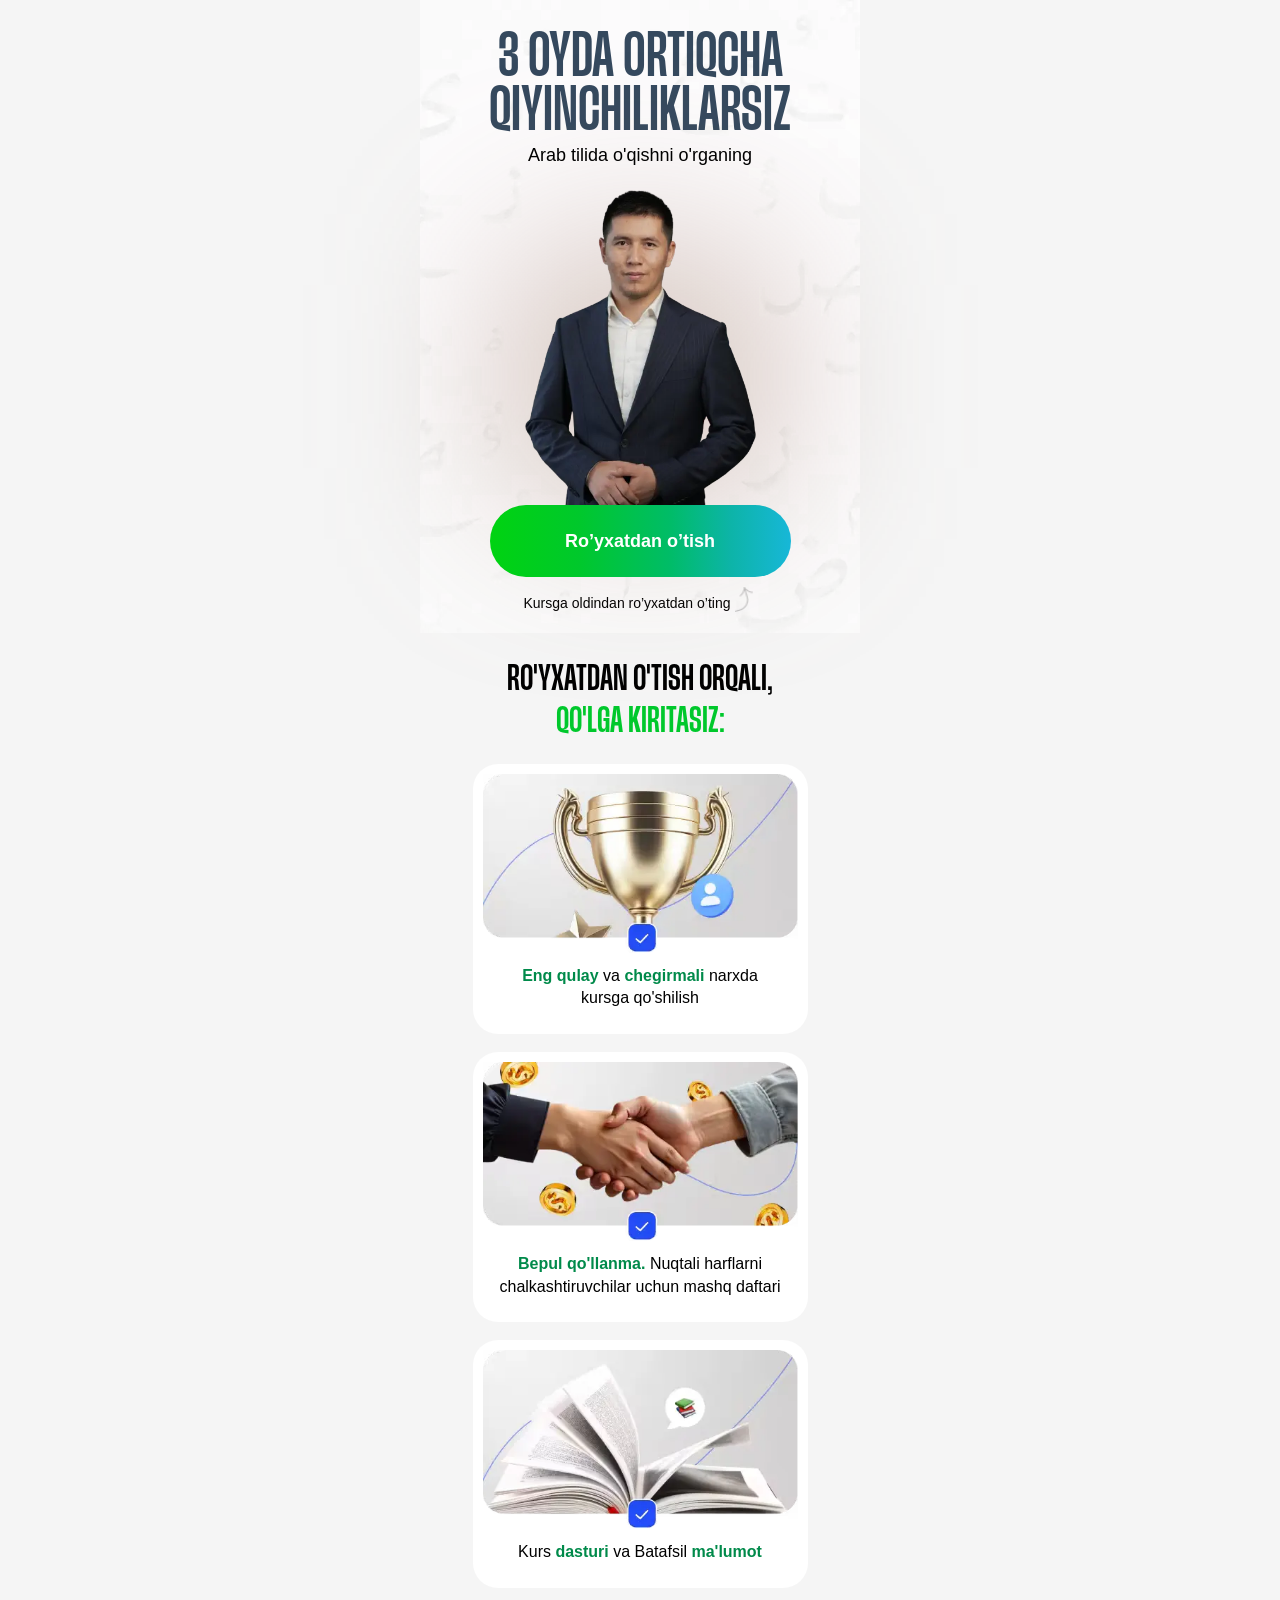
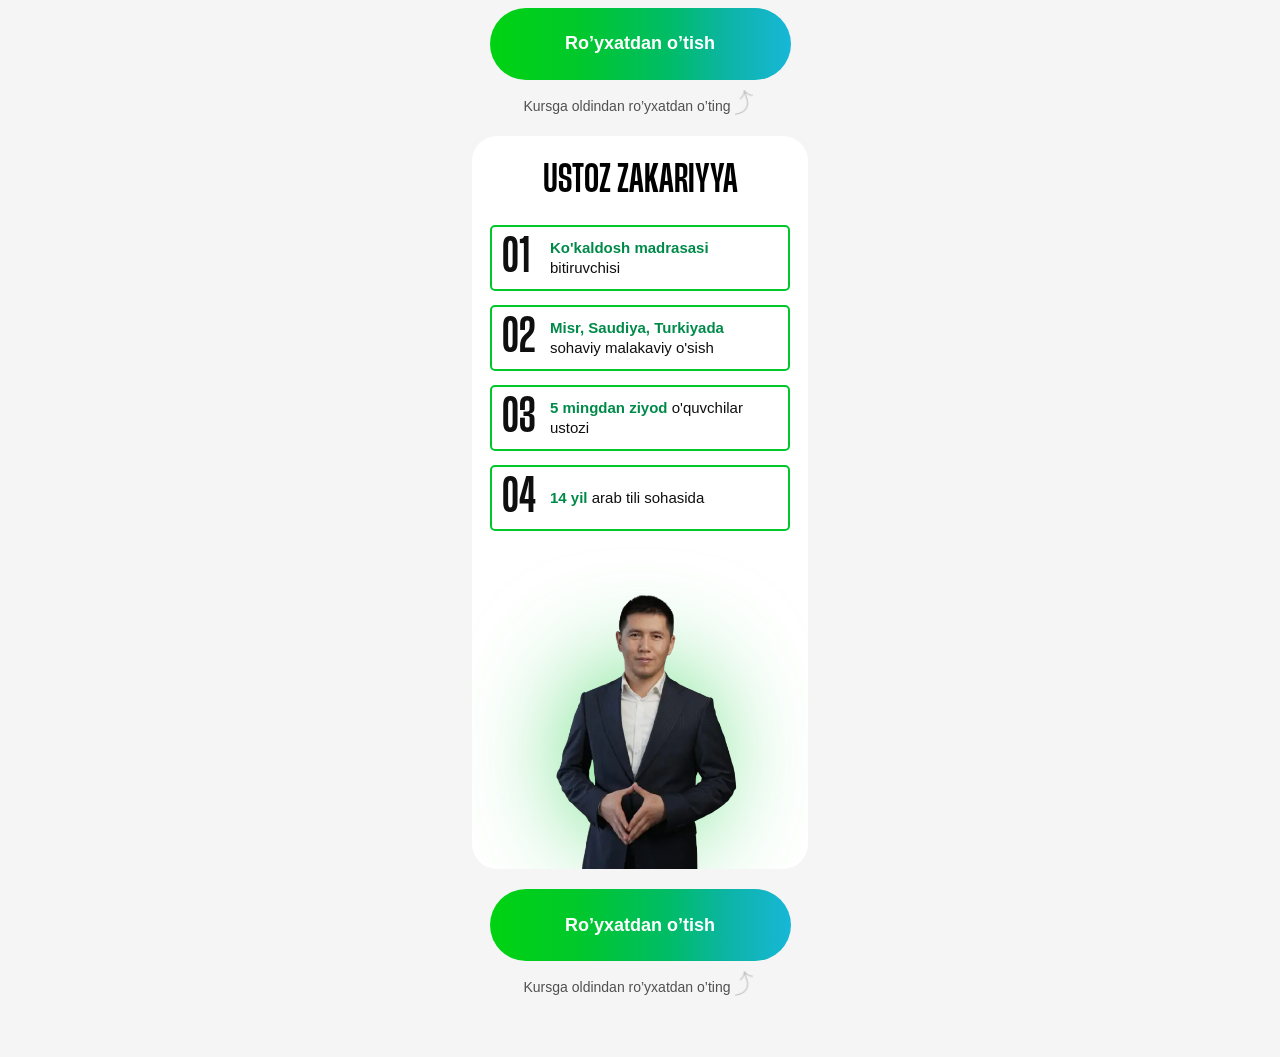
==== commit 3adcd9d8: "Optimize PageSpeed and improve accessibility" ====
--- a/index.html
+++ b/index.html
@@ -5,12 +5,26 @@
     <meta name="viewport" content="width=device-width, initial-scale=1.0">
     <title>Ustoz Zakariyya</title>          
     <style>      
-*{margin:0;padding:0;box-sizing:border-box}html,body{overflow-x:hidden}body{background-color:#F5F5F5}.container{max-width:440px;width:100%;margin:0 auto;padding:0 10px;padding-top:0;display:flex;flex-direction:column;align-items:center;font-family:sans-serif;background-image:url(images/bg.webp);background-repeat:no-repeat;background-size:cover;background-position:center;color:black}.containers{max-width:440px;width:100%;margin:0 auto;padding:0 10px;padding-top:27px;display:flex;flex-direction:column;align-items:center}.header{padding-top:15px;padding-bottom:16px}.header__box{display:flex;align-items:center;justify-content:center;gap:5px}.header__text{font-family:"SF Pro",sans-serif;font-weight:400;font-size:16px;line-height:100%;text-align:center}.title{font-family:Herokid,sans-serif;font-weight:600;font-size:clamp(46px, 14vw, 54px);line-height:100%;text-align:center;text-transform:uppercase;margin-bottom:6px;background:#35495e;-webkit-background-clip:text;-webkit-text-fill-color:#fff0;background-clip:text;color:#fff0}.text{font-family:Inter,sans-serif;font-weight:500;font-size:clamp(16px, 5vw, 18px);line-height:120%;text-align:center;margin-bottom:20px;position:relative;z-index:2; color: black;}.center{position:relative;width:100%;display:flex;align-items:center;justify-content:center}.expert__img{object-fit:contain;max-width:240px;width:100%;height:auto;margin-bottom:-10px;position:relative;z-index:1}.speaker__gradient{background-color:#9E7665B2;filter:blur(100px);max-width:207px;width:100%;min-height:193px;position:absolute;top:280px}.event__btn{cursor:pointer;max-width:301px;text-decoration:none;width:100%;display:flex;align-items:center;justify-content:center;border:none;background-color:#fff0;position:relative;background:  linear-gradient(  90deg,  #00d311 0%,  #00c82c 30%,  #00bc68 60%,  #0db4a8 80%,  #17b7d8 100%);border-radius:100px;padding:25px 0;height:72px;z-index:20;font-family:Caros,sans-serif;color:white;font-weight:600;font-size:18px;line-height:21px;text-align:center;margin-bottom:10px}.event__box{display:flex;align-items:end;justify-content:end;gap:1px;margin-bottom:21px;color:black}.event__box p{font-family:Inter,sans-serif;font-weight:400;font-size:14px;line-height:130%;text-align:center}.event__box img{object-fit:contain}.event__list__title{text-align:center;font-family:Herokid,sans-serif;font-weight:600;font-size:clamp(29px, 9vw, 32px);line-height:130%;text-align:center;text-transform:uppercase;margin-bottom:20px;color:#000}.event__list__title span{background:#00c82c;-webkit-background-clip:text;-webkit-text-fill-color:#fff0;background-clip:text;color:#fff0}.event__list{max-width:335px;width:100%;position:relative;display:flex;flex-direction:column;gap:18px;margin-bottom:20px;list-style:none;padding:0}.event__list__item{background-color:#fff;border-radius:25px;padding:10px;display:flex;flex-direction:column;align-items:center;overflow:hidden;list-style:none}.event__list__item__img{display:block;width:100%;height:auto;object-fit:cover}.event__list__item__text{font-family:Poppins,sans-serif;font-weight:400;font-size:16px;line-height:140%;padding:12px 16px 14px;text-align:center;color:#000}.event__list__item__text--bold{font-weight:600; color:#00bc68}
+*{margin:0;padding:0;box-sizing:border-box}html,body{overflow-x:hidden}body{background-color:#F5F5F5}.container{max-width:440px;width:100%;margin:0 auto;padding:0 10px;padding-top:0;display:flex;flex-direction:column;align-items:center;font-family:sans-serif;background-image:url(images/bg.webp);background-repeat:no-repeat;background-size:cover;background-position:center;color:black}.containers{max-width:440px;width:100%;margin:0 auto;padding:0 10px;padding-top:27px;display:flex;flex-direction:column;align-items:center}.header{padding-top:15px;padding-bottom:16px}.header__box{display:flex;align-items:center;justify-content:center;gap:5px}.header__text{font-family:"SF Pro",sans-serif;font-weight:400;font-size:16px;line-height:100%;text-align:center}.title{font-family:Herokid,sans-serif;font-weight:600;font-size:clamp(46px, 14vw, 54px);line-height:100%;text-align:center;text-transform:uppercase;margin-bottom:6px;background:#35495e;-webkit-background-clip:text;-webkit-text-fill-color:#fff0;background-clip:text;color:#fff0}.text{font-family:Inter,sans-serif;font-weight:500;font-size:clamp(16px, 5vw, 18px);line-height:120%;text-align:center;margin-bottom:20px;position:relative;z-index:2; color: black;}.center{position:relative;width:100%;display:flex;align-items:center;justify-content:center}.expert__img{object-fit:contain;max-width:240px;width:100%;height:auto;margin-bottom:-10px;position:relative;z-index:1}.speaker__gradient{background-color:#9E7665B2;filter:blur(100px);max-width:207px;width:100%;min-height:193px;position:absolute;top:280px}.event__btn{cursor:pointer;max-width:301px;text-decoration:none;width:100%;display:flex;align-items:center;justify-content:center;border:none;background-color:#fff0;position:relative;background:  linear-gradient(  90deg,  #00d311 0%,  #00c82c 30%,  #00bc68 60%,  #0db4a8 80%,  #17b7d8 100%);border-radius:100px;padding:25px 0;height:72px;z-index:20;font-family:Caros,sans-serif;color:white;font-weight:600;font-size:18px;line-height:21px;text-align:center;margin-bottom:10px}.event__box{display:flex;align-items:end;justify-content:end;gap:1px;margin-bottom:21px;color:black}.event__box p{font-family:Inter,sans-serif;font-weight:400;font-size:14px;line-height:130%;text-align:center}.event__box img{object-fit:contain}.event__list__title{text-align:center;font-family:Herokid,sans-serif;font-weight:600;font-size:clamp(29px, 9vw, 32px);line-height:130%;text-align:center;text-transform:uppercase;margin-bottom:20px;color:#000}.event__list__title span{background:#00c82c;-webkit-background-clip:text;-webkit-text-fill-color:#fff0;background-clip:text;color:#fff0}.event__list{max-width:335px;width:100%;position:relative;display:flex;flex-direction:column;gap:18px;margin-bottom:20px;list-style:none;padding:0}.event__list__item{background-color:#fff;border-radius:25px;padding:10px;display:flex;flex-direction:column;align-items:center;overflow:hidden;list-style:none}.event__list__item__img{display:block;width:100%;height:auto;object-fit:cover}.event__list__item__text{font-family:Poppins,sans-serif;font-weight:400;font-size:16px;line-height:140%;padding:12px 16px 14px;text-align:center;color:#000}.event__list__item__text--bold{color:#008a4a;
+font-weight:700;}
     </style>  
+    <link
+        rel="preload"
+        as="image"
+        href="images/speaker.webp">
     <link rel="stylesheet" href="css/main.css" media="print" onload="this.media='all'" />
     <noscript>  
         <link rel="stylesheet" href="css/main.css" />
-    </noscript>       
+    </noscript>  
+    <meta name="description"
+content="3 oyda arab tilida o'qishni o'rganing. Ustoz Zakariyya kursiga ro'yxatdan o'ting.">
+
+<meta name="theme-color"
+content="#00c82c">
+
+<link rel="preconnect"
+href="https://fonts.gstatic.com"
+crossorigin>     
 </head>
 <body>
     <div class="wrapper">
@@ -29,7 +43,8 @@
 
             <img src="images/speaker.webp
             " alt="Speaker rasmi" class="expert__img minifyImg" decoding="async"
-                loading="lazy" width="240" height="287">
+                loading="lazy" width="240" height="287" fetchpriority="high"
+loading="eager">
             <div class="speaker__gradient"></div>
 
             <button class="event__btn registerBtn">
--- a/css/main.css
+++ b/css/main.css
@@ -52,8 +52,8 @@
 
 .description__gradient {
     position: absolute;
-    width: 200px;
-    height: 250px;
+    width: 100px;
+    height: 150px;
     border-radius: 999px;
     background: #00c82c;
     filter: blur(60px);
@@ -71,7 +71,7 @@
     gap: 10px;
     position: relative;
     z-index: 1;
-    border: 2px, solid, #00c82c;
+    border: 2px solid #00c82c;
     border-radius: 5px;
 }
 
@@ -105,9 +105,9 @@
     
 }
 
-.description__col__text--bold {
-    font-weight: 700;
-    color: #00c82c;
+.description__col__text--bold{
+color:#008a4a;
+font-weight:700;
 }
 
 .description__images {
@@ -238,7 +238,17 @@
     cursor: pointer;
     border-radius: 10px;
     transition: 0.3s;
-    background: linear-gradient(90deg, #00d311 0%, #00c82c 30%, #00bc68 60%, #0db4a8 80%, #17b7d8 100%);
+    :root{
+--green-gradient:
+linear-gradient(
+90deg,
+#00d311,
+#00c82c,
+#00bc68,
+#0db4a8,
+#17b7d8
+);
+}
     font-weight: 700;
     font-size: 28px;
     color: #fff;
--- a/css/main.css
+++ b/css/main.css
@@ -52,8 +52,8 @@
 
 .description__gradient {
     position: absolute;
-    width: 200px;
-    height: 250px;
+    width: 100px;
+    height: 150px;
     border-radius: 999px;
     background: #00c82c;
     filter: blur(60px);
@@ -71,7 +71,7 @@
     gap: 10px;
     position: relative;
     z-index: 1;
-    border: 2px, solid, #00c82c;
+    border: 2px solid #00c82c;
     border-radius: 5px;
 }
 
@@ -105,9 +105,9 @@
     
 }
 
-.description__col__text--bold {
-    font-weight: 700;
-    color: #00c82c;
+.description__col__text--bold{
+color:#008a4a;
+font-weight:700;
 }
 
 .description__images {
@@ -238,7 +238,17 @@
     cursor: pointer;
     border-radius: 10px;
     transition: 0.3s;
-    background: linear-gradient(90deg, #00d311 0%, #00c82c 30%, #00bc68 60%, #0db4a8 80%, #17b7d8 100%);
+    :root{
+--green-gradient:
+linear-gradient(
+90deg,
+#00d311,
+#00c82c,
+#00bc68,
+#0db4a8,
+#17b7d8
+);
+}
     font-weight: 700;
     font-size: 28px;
     color: #fff;
